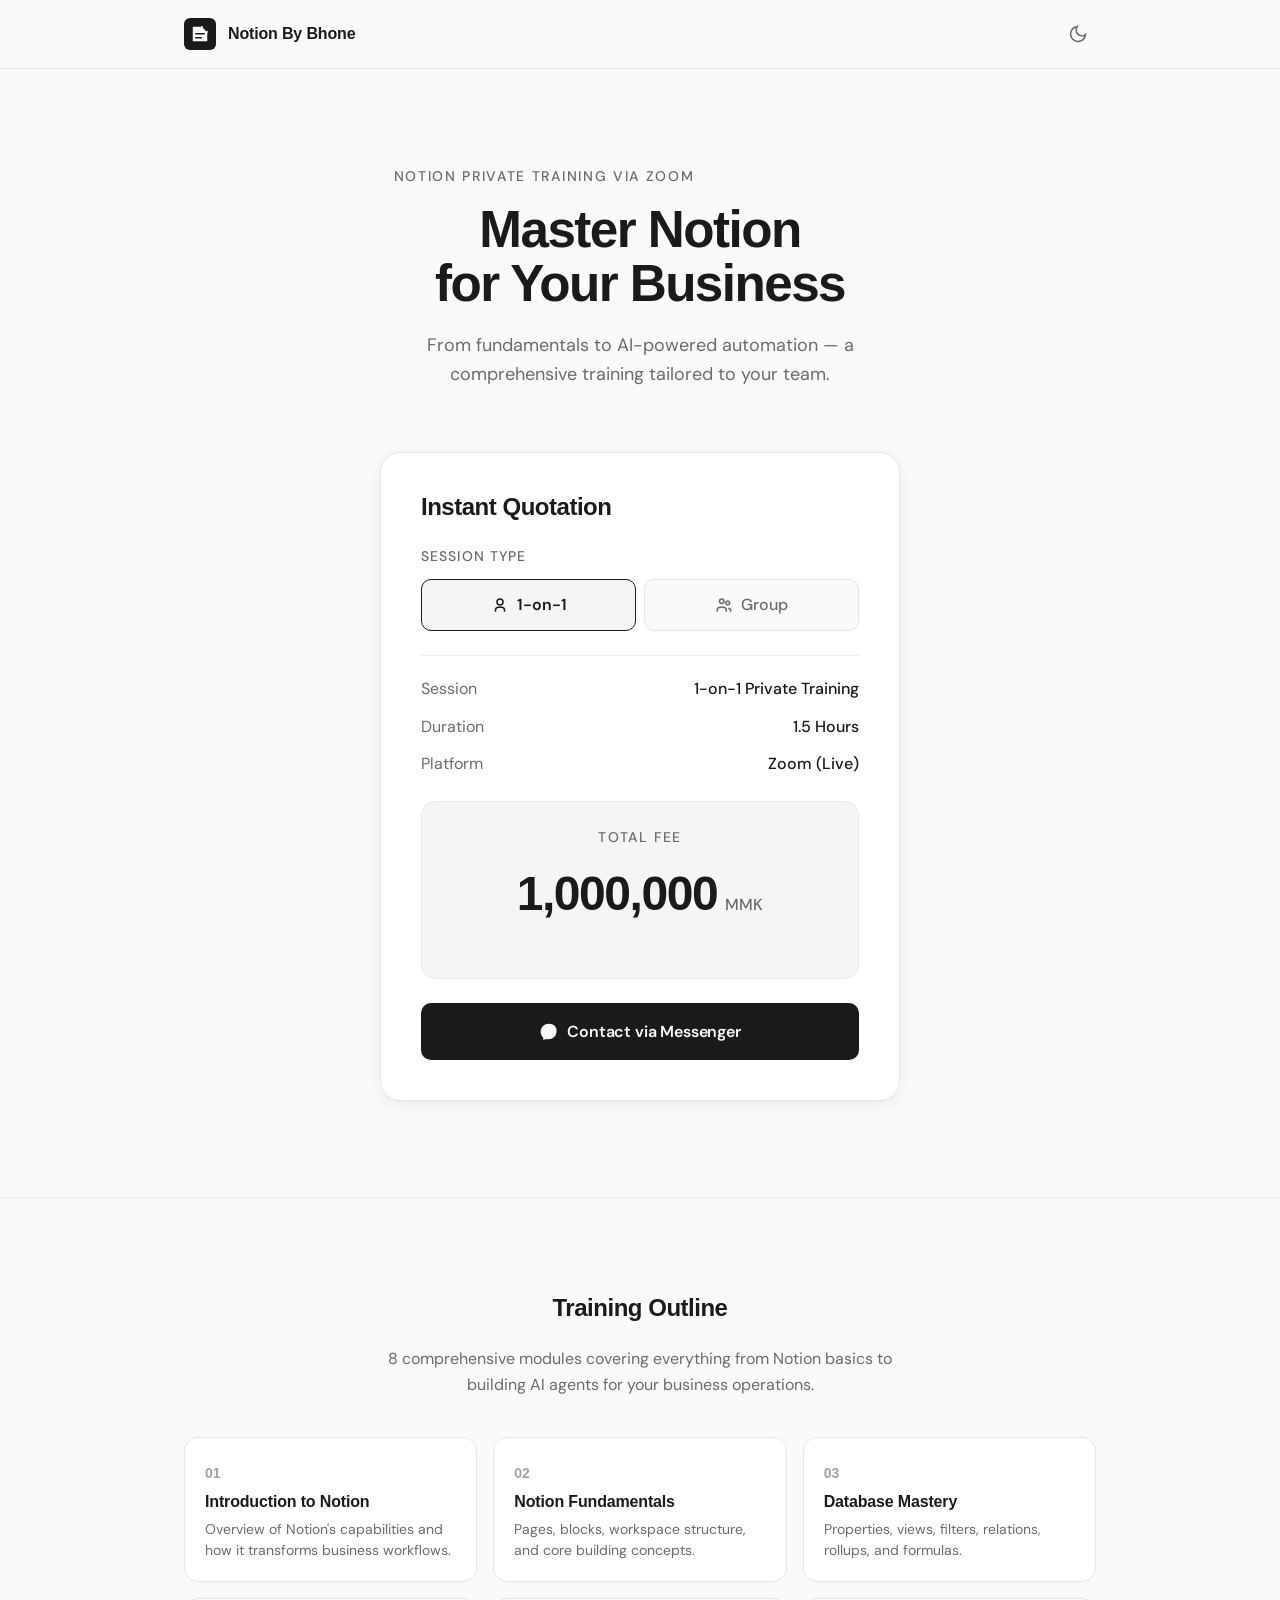
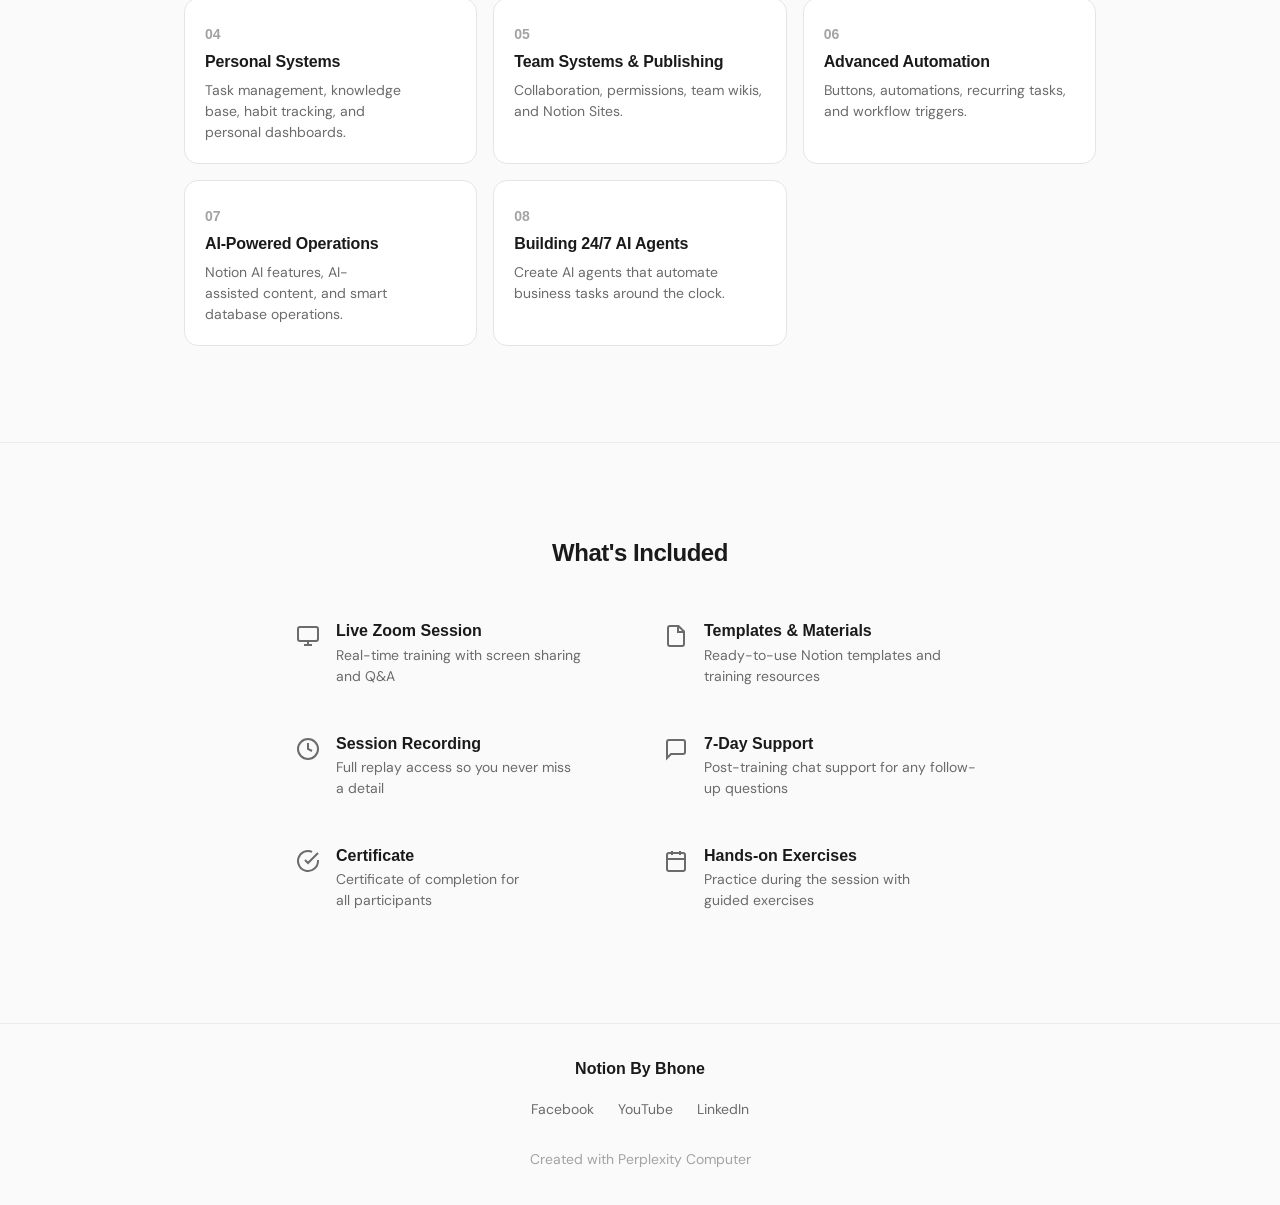
==== index.html @ a2f20100 "Initial commit: Notion Private Training quotation page" ====
<!DOCTYPE html>
<html lang="en">
<head>
<!--
   ______                            __
  / ____/___  ____ ___  ____  __  __/ /____  _____
 / /   / __ \/ __ `__ \/ __ \/ / / / __/ _ \/ ___/
/ /___/ /_/ / / / / / / /_/ / /_/ / /_/  __/ /
\____/\____/_/ /_/ /_/ .___/\__,_/\__/\___/_/
                    /_/
        Created with Perplexity Computer
        https://www.perplexity.ai/computer
-->
<meta name="generator" content="Perplexity Computer">
<meta name="author" content="Perplexity Computer">
<meta property="og:see_also" content="https://www.perplexity.ai/computer">
<link rel="author" href="https://www.perplexity.ai/computer">

<meta charset="UTF-8">
<meta name="viewport" content="width=device-width, initial-scale=1.0">
<title>Notion Private Training — Quotation | Notion By Bhone</title>
<meta name="description" content="Get an instant quotation for Notion Private Training via Zoom. 1-on-1 or group sessions covering Notion basics to advanced AI-powered automation.">

<!-- Fonts -->
<link href="https://api.fontshare.com/v2/css?f[]=general-sans@400,500,600,700&display=swap" rel="stylesheet">
<link rel="preconnect" href="https://fonts.googleapis.com">
<link rel="preconnect" href="https://fonts.gstatic.com" crossorigin>
<link href="https://fonts.googleapis.com/css2?family=DM+Sans:ital,opsz,wght@0,9..40,400;0,9..40,500;0,9..40,600;0,9..40,700&display=swap" rel="stylesheet">

<link rel="stylesheet" href="./base.css">
<link rel="stylesheet" href="./style.css">
</head>
<body>

  <!-- Header -->
  <header class="site-header">
    <div class="header-inner">
      <div class="brand">
        <svg class="logo" width="32" height="32" viewBox="0 0 32 32" fill="none" aria-label="Notion By Bhone logo">
          <rect width="32" height="32" rx="6" fill="currentColor"/>
          <path d="M8 8h10l6 6v10H8V8z" fill="var(--color-bg)" stroke="currentColor" stroke-width="1.5"/>
          <path d="M18 8v6h6" stroke="var(--color-bg)" stroke-width="1.5" fill="none"/>
          <rect x="11" y="15" width="10" height="1.5" rx="0.75" fill="currentColor"/>
          <rect x="11" y="19" width="7" height="1.5" rx="0.75" fill="currentColor"/>
        </svg>
        <span class="brand-name">Notion By Bhone</span>
      </div>
      <button data-theme-toggle aria-label="Switch to dark mode">
        <svg width="20" height="20" viewBox="0 0 24 24" fill="none" stroke="currentColor" stroke-width="2">
          <path d="M21 12.79A9 9 0 1 1 11.21 3 7 7 0 0 0 21 12.79z"/>
        </svg>
      </button>
    </div>
  </header>

  <main>
    <!-- Hero -->
    <section class="hero">
      <div class="container">
        <p class="hero-label">Notion Private Training via Zoom</p>
        <h1 class="hero-title">Master Notion<br>for Your Business</h1>
        <p class="hero-desc">From fundamentals to AI-powered automation — a comprehensive training tailored to your team.</p>
      </div>
    </section>

    <!-- Quotation Builder -->
    <section class="quote-builder" id="quote">
      <div class="container">
        <div class="quote-card">
          <h2 class="section-label">Instant Quotation</h2>

          <!-- Session Type -->
          <div class="field-group">
            <label class="field-label">Session Type</label>
            <div class="toggle-group" role="radiogroup" aria-label="Session type">
              <button class="toggle-btn active" role="radio" aria-checked="true" data-type="one-on-one">
                <span class="toggle-icon">
                  <svg width="18" height="18" viewBox="0 0 24 24" fill="none" stroke="currentColor" stroke-width="2"><circle cx="12" cy="8" r="4"/><path d="M6 21v-2a4 4 0 0 1 4-4h4a4 4 0 0 1 4 4v2"/></svg>
                </span>
                1-on-1
              </button>
              <button class="toggle-btn" role="radio" aria-checked="false" data-type="group">
                <span class="toggle-icon">
                  <svg width="18" height="18" viewBox="0 0 24 24" fill="none" stroke="currentColor" stroke-width="2"><circle cx="9" cy="7" r="3"/><path d="M3 21v-2a4 4 0 0 1 4-4h4a4 4 0 0 1 4 4v2"/><circle cx="17" cy="9" r="2.5"/><path d="M21 21v-1.5a3 3 0 0 0-3-3h-.5"/></svg>
                </span>
                Group
              </button>
            </div>
          </div>

          <!-- Group Size (hidden by default) -->
          <div class="field-group group-size-field" id="groupSizeField" style="display:none;">
            <label class="field-label" for="groupSize">Number of Participants</label>
            <div class="stepper">
              <button class="stepper-btn" id="decreaseBtn" aria-label="Decrease participants">
                <svg width="18" height="18" viewBox="0 0 24 24" fill="none" stroke="currentColor" stroke-width="2.5"><line x1="5" y1="12" x2="19" y2="12"/></svg>
              </button>
              <input type="number" id="groupSize" class="stepper-input" value="5" min="2" max="50" aria-label="Number of participants">
              <button class="stepper-btn" id="increaseBtn" aria-label="Increase participants">
                <svg width="18" height="18" viewBox="0 0 24 24" fill="none" stroke="currentColor" stroke-width="2.5"><line x1="12" y1="5" x2="12" y2="19"/><line x1="5" y1="12" x2="19" y2="12"/></svg>
              </button>
            </div>
            <p class="size-hint" id="sizeHint">5–10 participants</p>
          </div>

          <!-- Divider -->
          <div class="quote-divider"></div>

          <!-- Summary -->
          <div class="quote-summary">
            <div class="summary-row">
              <span class="summary-label">Session</span>
              <span class="summary-value" id="sessionLabel">1-on-1 Private Training</span>
            </div>
            <div class="summary-row">
              <span class="summary-label">Duration</span>
              <span class="summary-value" id="durationLabel">1.5 Hours</span>
            </div>
            <div class="summary-row">
              <span class="summary-label">Platform</span>
              <span class="summary-value">Zoom (Live)</span>
            </div>
            <div class="summary-row" id="participantsRow" style="display:none;">
              <span class="summary-label">Participants</span>
              <span class="summary-value" id="participantsLabel">5</span>
            </div>
          </div>

          <!-- Price -->
          <div class="price-block">
            <p class="price-label">Total Fee</p>
            <p class="price-amount" id="priceAmount">
              <span class="price-number" id="priceNumber">1,000,000</span>
              <span class="price-currency">MMK</span>
            </p>
            <p class="price-tier" id="priceTier"></p>
          </div>

          <!-- CTA -->
          <a href="https://m.me/NotionByBhone" target="_blank" rel="noopener noreferrer" class="cta-btn">
            <svg width="20" height="20" viewBox="0 0 24 24" fill="currentColor"><path d="M12 2C6.36 2 2 6.13 2 11.7c0 2.91 1.2 5.42 3.15 7.15V22l3.03-1.67c.86.24 1.78.37 2.82.37 5.64 0 10-3.93 10-9.3C22 6.13 17.64 2 12 2z"/><path d="M13.03 14.41l-2.55-2.73L5.7 14.5l5.25-5.58 2.61 2.73 4.72-3.08-5.25 5.84z" fill="var(--color-bg)"/></svg>
            Contact via Messenger
          </a>
        </div>
      </div>
    </section>

    <!-- Training Outline -->
    <section class="outline" id="outline">
      <div class="container">
        <h2 class="section-label">Training Outline</h2>
        <p class="outline-desc">8 comprehensive modules covering everything from Notion basics to building AI agents for your business operations.</p>

        <div class="modules-grid">
          <div class="module-card">
            <span class="module-num">01</span>
            <h3>Introduction to Notion</h3>
            <p>Overview of Notion's capabilities and how it transforms business workflows.</p>
          </div>
          <div class="module-card">
            <span class="module-num">02</span>
            <h3>Notion Fundamentals</h3>
            <p>Pages, blocks, workspace structure, and core building concepts.</p>
          </div>
          <div class="module-card">
            <span class="module-num">03</span>
            <h3>Database Mastery</h3>
            <p>Properties, views, filters, relations, rollups, and formulas.</p>
          </div>
          <div class="module-card">
            <span class="module-num">04</span>
            <h3>Personal Systems</h3>
            <p>Task management, knowledge base, habit tracking, and personal dashboards.</p>
          </div>
          <div class="module-card">
            <span class="module-num">05</span>
            <h3>Team Systems & Publishing</h3>
            <p>Collaboration, permissions, team wikis, and Notion Sites.</p>
          </div>
          <div class="module-card">
            <span class="module-num">06</span>
            <h3>Advanced Automation</h3>
            <p>Buttons, automations, recurring tasks, and workflow triggers.</p>
          </div>
          <div class="module-card">
            <span class="module-num">07</span>
            <h3>AI-Powered Operations</h3>
            <p>Notion AI features, AI-assisted content, and smart database operations.</p>
          </div>
          <div class="module-card">
            <span class="module-num">08</span>
            <h3>Building 24/7 AI Agents</h3>
            <p>Create AI agents that automate business tasks around the clock.</p>
          </div>
        </div>
      </div>
    </section>

    <!-- What's Included -->
    <section class="included" id="included">
      <div class="container">
        <h2 class="section-label">What's Included</h2>
        <div class="included-grid">
          <div class="included-item">
            <svg width="24" height="24" viewBox="0 0 24 24" fill="none" stroke="currentColor" stroke-width="2"><rect x="2" y="3" width="20" height="14" rx="2"/><line x1="8" y1="21" x2="16" y2="21"/><line x1="12" y1="17" x2="12" y2="21"/></svg>
            <div>
              <h3>Live Zoom Session</h3>
              <p>Real-time training with screen sharing and Q&A</p>
            </div>
          </div>
          <div class="included-item">
            <svg width="24" height="24" viewBox="0 0 24 24" fill="none" stroke="currentColor" stroke-width="2"><path d="M14.5 2H6a2 2 0 0 0-2 2v16a2 2 0 0 0 2 2h12a2 2 0 0 0 2-2V7.5L14.5 2z"/><polyline points="14 2 14 8 20 8"/></svg>
            <div>
              <h3>Templates & Materials</h3>
              <p>Ready-to-use Notion templates and training resources</p>
            </div>
          </div>
          <div class="included-item">
            <svg width="24" height="24" viewBox="0 0 24 24" fill="none" stroke="currentColor" stroke-width="2"><circle cx="12" cy="12" r="10"/><polyline points="12 6 12 12 16 14"/></svg>
            <div>
              <h3>Session Recording</h3>
              <p>Full replay access so you never miss a detail</p>
            </div>
          </div>
          <div class="included-item">
            <svg width="24" height="24" viewBox="0 0 24 24" fill="none" stroke="currentColor" stroke-width="2"><path d="M21 15a2 2 0 0 1-2 2H7l-4 4V5a2 2 0 0 1 2-2h14a2 2 0 0 1 2 2z"/></svg>
            <div>
              <h3>7-Day Support</h3>
              <p>Post-training chat support for any follow-up questions</p>
            </div>
          </div>
          <div class="included-item">
            <svg width="24" height="24" viewBox="0 0 24 24" fill="none" stroke="currentColor" stroke-width="2"><path d="M22 11.08V12a10 10 0 1 1-5.93-9.14"/><polyline points="22 4 12 14.01 9 11.01"/></svg>
            <div>
              <h3>Certificate</h3>
              <p>Certificate of completion for all participants</p>
            </div>
          </div>
          <div class="included-item">
            <svg width="24" height="24" viewBox="0 0 24 24" fill="none" stroke="currentColor" stroke-width="2"><rect x="3" y="4" width="18" height="18" rx="2" ry="2"/><line x1="16" y1="2" x2="16" y2="6"/><line x1="8" y1="2" x2="8" y2="6"/><line x1="3" y1="10" x2="21" y2="10"/></svg>
            <div>
              <h3>Hands-on Exercises</h3>
              <p>Practice during the session with guided exercises</p>
            </div>
          </div>
        </div>
      </div>
    </section>
  </main>

  <!-- Footer -->
  <footer class="site-footer">
    <div class="container">
      <div class="footer-inner">
        <p class="footer-brand">Notion By Bhone</p>
        <div class="footer-links">
          <a href="https://facebook.com/NotionByBhone" target="_blank" rel="noopener noreferrer">Facebook</a>
          <a href="https://www.youtube.com/@BhoneNyanSoe" target="_blank" rel="noopener noreferrer">YouTube</a>
          <a href="https://www.linkedin.com/in/bhone-nyan-soe-41076126a" target="_blank" rel="noopener noreferrer">LinkedIn</a>
        </div>
        <p class="footer-attr">
          <a href="https://www.perplexity.ai/computer" target="_blank" rel="noopener noreferrer">Created with Perplexity Computer</a>
        </p>
      </div>
    </div>
  </footer>

  <script src="./app.js"></script>
</body>
</html>
---- base.css ----
*, *::before, *::after { box-sizing: border-box; margin: 0; padding: 0; }

html {
  -moz-text-size-adjust: none;
  -webkit-text-size-adjust: none;
  text-size-adjust: none;
  -webkit-font-smoothing: antialiased;
  -moz-osx-font-smoothing: grayscale;
  text-rendering: optimizeLegibility;
  scroll-behavior: smooth;
  hanging-punctuation: first last;
  scroll-padding-top: 4rem;
}

body {
  min-height: 100dvh;
  line-height: 1.6;
  font-family: var(--font-body, sans-serif);
  font-size: var(--text-base);
  color: var(--color-text);
  background-color: var(--color-bg);
}

img, picture, video, canvas, svg { display: block; max-width: 100%; height: auto; }
ul[role="list"], ol[role="list"] { list-style: none; }
input, button, textarea, select { font: inherit; color: inherit; }

h1, h2, h3, h4, h5, h6 { text-wrap: balance; line-height: 1.15; }
p, li, figcaption { text-wrap: pretty; max-width: 72ch; }

::selection {
  background: oklch(from var(--color-text) l c h / 0.15);
  color: var(--color-text);
}

:focus-visible {
  outline: 2px solid var(--color-text);
  outline-offset: 3px;
  border-radius: 0.375rem;
}

@media (prefers-reduced-motion: reduce) {
  *, *::before, *::after {
    animation-duration: 0.01ms !important;
    animation-iteration-count: 1 !important;
    transition-duration: 0.01ms !important;
    scroll-behavior: auto !important;
  }
}

button { cursor: pointer; background: none; border: none; }

a, button, [role="button"], [role="link"], input, textarea, select {
  transition: color 180ms cubic-bezier(0.16, 1, 0.3, 1),
              background 180ms cubic-bezier(0.16, 1, 0.3, 1),
              border-color 180ms cubic-bezier(0.16, 1, 0.3, 1),
              box-shadow 180ms cubic-bezier(0.16, 1, 0.3, 1),
              transform 180ms cubic-bezier(0.16, 1, 0.3, 1);
}

.sr-only {
  position: absolute; width: 1px; height: 1px; padding: 0; margin: -1px;
  overflow: hidden; clip: rect(0, 0, 0, 0); white-space: nowrap; border-width: 0;
}
---- style.css ----
/* ═══════════════════════════════════════════
   Design Tokens — Monochrome brand (Notion By Bhone)
   ═══════════════════════════════════════════ */

:root {
  /* Type scale */
  --text-xs:   clamp(0.75rem,  0.7rem  + 0.25vw, 0.875rem);
  --text-sm:   clamp(0.875rem, 0.8rem  + 0.35vw, 1rem);
  --text-base: clamp(1rem,     0.95rem + 0.25vw, 1.125rem);
  --text-lg:   clamp(1.125rem, 1rem    + 0.75vw, 1.5rem);
  --text-xl:   clamp(1.5rem,   1.2rem  + 1.25vw, 2.25rem);
  --text-2xl:  clamp(2rem,     1.2rem  + 2.5vw,  3.5rem);

  /* Spacing (4px system) */
  --space-1:  0.25rem;
  --space-2:  0.5rem;
  --space-3:  0.75rem;
  --space-4:  1rem;
  --space-5:  1.25rem;
  --space-6:  1.5rem;
  --space-8:  2rem;
  --space-10: 2.5rem;
  --space-12: 3rem;
  --space-16: 4rem;
  --space-20: 5rem;
  --space-24: 6rem;

  /* Fonts */
  --font-display: 'General Sans', 'Helvetica Neue', sans-serif;
  --font-body: 'DM Sans', 'Helvetica Neue', sans-serif;

  /* Radius */
  --radius-sm: 0.375rem;
  --radius-md: 0.625rem;
  --radius-lg: 0.875rem;
  --radius-xl: 1.25rem;
  --radius-full: 9999px;

  /* Transition */
  --ease: cubic-bezier(0.16, 1, 0.3, 1);

  /* Content widths */
  --content-narrow: 640px;
  --content-default: 960px;
}

/* ── Light Mode ────────────────────────────── */
:root, [data-theme="light"] {
  --color-bg:       #FAFAFA;
  --color-surface:  #FFFFFF;
  --color-surface-2: #F5F5F5;
  --color-border:   #E5E5E5;
  --color-divider:  #EBEBEB;
  --color-text:     #1A1A1A;
  --color-text-muted: #6B6B6B;
  --color-text-faint: #A3A3A3;
  --color-accent:   #1A1A1A;
  --color-accent-hover: #333333;

  --shadow-sm: 0 1px 2px rgba(0,0,0,0.04);
  --shadow-md: 0 4px 16px rgba(0,0,0,0.06);
  --shadow-lg: 0 12px 40px rgba(0,0,0,0.08);
}

/* ── Dark Mode ─────────────────────────────── */
[data-theme="dark"] {
  --color-bg:       #111111;
  --color-surface:  #1A1A1A;
  --color-surface-2: #222222;
  --color-border:   #333333;
  --color-divider:  #2A2A2A;
  --color-text:     #E5E5E5;
  --color-text-muted: #999999;
  --color-text-faint: #666666;
  --color-accent:   #FFFFFF;
  --color-accent-hover: #CCCCCC;

  --shadow-sm: 0 1px 2px rgba(0,0,0,0.2);
  --shadow-md: 0 4px 16px rgba(0,0,0,0.3);
  --shadow-lg: 0 12px 40px rgba(0,0,0,0.4);
}

@media (prefers-color-scheme: dark) {
  :root:not([data-theme]) {
    --color-bg:       #111111;
    --color-surface:  #1A1A1A;
    --color-surface-2: #222222;
    --color-border:   #333333;
    --color-divider:  #2A2A2A;
    --color-text:     #E5E5E5;
    --color-text-muted: #999999;
    --color-text-faint: #666666;
    --color-accent:   #FFFFFF;
    --color-accent-hover: #CCCCCC;
    --shadow-sm: 0 1px 2px rgba(0,0,0,0.2);
    --shadow-md: 0 4px 16px rgba(0,0,0,0.3);
    --shadow-lg: 0 12px 40px rgba(0,0,0,0.4);
  }
}

/* ═══════════════════════════════════════════
   Layout
   ═══════════════════════════════════════════ */

.container {
  width: 100%;
  max-width: var(--content-default);
  margin: 0 auto;
  padding-inline: var(--space-6);
}

/* ═══════════════════════════════════════════
   Header
   ═══════════════════════════════════════════ */

.site-header {
  position: sticky;
  top: 0;
  z-index: 100;
  background: var(--color-bg);
  border-bottom: 1px solid var(--color-border);
  backdrop-filter: blur(12px);
}

.header-inner {
  max-width: var(--content-default);
  margin: 0 auto;
  padding: var(--space-4) var(--space-6);
  display: flex;
  align-items: center;
  justify-content: space-between;
}

.brand {
  display: flex;
  align-items: center;
  gap: var(--space-3);
}

.logo {
  color: var(--color-text);
  flex-shrink: 0;
}

.brand-name {
  font-family: var(--font-display);
  font-weight: 600;
  font-size: var(--text-sm);
  letter-spacing: -0.01em;
}

[data-theme-toggle] {
  padding: var(--space-2);
  border-radius: var(--radius-sm);
  color: var(--color-text-muted);
}
[data-theme-toggle]:hover {
  color: var(--color-text);
  background: var(--color-surface-2);
}

/* ═══════════════════════════════════════════
   Hero
   ═══════════════════════════════════════════ */

.hero {
  padding: clamp(var(--space-12), 8vw, var(--space-24)) 0 clamp(var(--space-8), 5vw, var(--space-16));
  text-align: center;
}

.hero-label {
  font-family: var(--font-body);
  font-size: var(--text-xs);
  font-weight: 500;
  text-transform: uppercase;
  letter-spacing: 0.12em;
  color: var(--color-text-muted);
  margin-bottom: var(--space-4);
}

.hero-title {
  font-family: var(--font-display);
  font-size: var(--text-2xl);
  font-weight: 700;
  letter-spacing: -0.03em;
  line-height: 1.05;
  margin-bottom: var(--space-5);
}

.hero-desc {
  font-size: var(--text-base);
  color: var(--color-text-muted);
  max-width: 480px;
  margin: 0 auto;
  line-height: 1.6;
}

/* ═══════════════════════════════════════════
   Quote Builder Card
   ═══════════════════════════════════════════ */

.quote-builder {
  padding-bottom: clamp(var(--space-12), 8vw, var(--space-24));
}

.quote-card {
  background: var(--color-surface);
  border: 1px solid var(--color-border);
  border-radius: var(--radius-xl);
  padding: clamp(var(--space-6), 4vw, var(--space-10));
  max-width: 520px;
  margin: 0 auto;
  box-shadow: var(--shadow-md);
}

.section-label {
  font-family: var(--font-display);
  font-size: var(--text-lg);
  font-weight: 600;
  letter-spacing: -0.02em;
  margin-bottom: var(--space-6);
}

/* Field Group */
.field-group {
  margin-bottom: var(--space-6);
}

.field-label {
  display: block;
  font-size: var(--text-xs);
  font-weight: 500;
  text-transform: uppercase;
  letter-spacing: 0.08em;
  color: var(--color-text-muted);
  margin-bottom: var(--space-3);
}

/* Toggle Buttons */
.toggle-group {
  display: grid;
  grid-template-columns: 1fr 1fr;
  gap: var(--space-2);
}

.toggle-btn {
  display: flex;
  align-items: center;
  justify-content: center;
  gap: var(--space-2);
  padding: var(--space-3) var(--space-4);
  border: 1.5px solid var(--color-border);
  border-radius: var(--radius-md);
  font-family: var(--font-body);
  font-size: var(--text-sm);
  font-weight: 500;
  color: var(--color-text-muted);
  background: var(--color-bg);
}

.toggle-btn:hover {
  border-color: var(--color-text-faint);
  color: var(--color-text);
}

.toggle-btn.active {
  border-color: var(--color-accent);
  color: var(--color-text);
  background: var(--color-surface-2);
  font-weight: 600;
}

.toggle-icon {
  display: flex;
  align-items: center;
}

/* Stepper */
.stepper {
  display: flex;
  align-items: center;
  gap: var(--space-2);
}

.stepper-btn {
  display: flex;
  align-items: center;
  justify-content: center;
  width: 44px;
  height: 44px;
  border: 1.5px solid var(--color-border);
  border-radius: var(--radius-md);
  color: var(--color-text-muted);
  background: var(--color-bg);
  flex-shrink: 0;
}
.stepper-btn:hover {
  border-color: var(--color-text-faint);
  color: var(--color-text);
  background: var(--color-surface-2);
}

.stepper-input {
  width: 100%;
  text-align: center;
  font-family: var(--font-display);
  font-size: var(--text-xl);
  font-weight: 700;
  border: none;
  background: transparent;
  -moz-appearance: textfield;
  appearance: textfield;
}
.stepper-input::-webkit-outer-spin-button,
.stepper-input::-webkit-inner-spin-button {
  -webkit-appearance: none;
  margin: 0;
}

.size-hint {
  font-size: var(--text-xs);
  color: var(--color-text-faint);
  text-align: center;
  margin-top: var(--space-2);
}

/* Group size field animation */
.group-size-field {
  overflow: hidden;
  transition: max-height 350ms var(--ease), opacity 250ms var(--ease), margin 250ms var(--ease);
}

.group-size-field.visible {
  display: block !important;
  max-height: 150px;
  opacity: 1;
}

.group-size-field.hidden {
  max-height: 0;
  opacity: 0;
  margin-bottom: 0;
}

/* Divider */
.quote-divider {
  height: 1px;
  background: var(--color-divider);
  margin: var(--space-5) 0;
}

/* Summary */
.quote-summary {
  display: flex;
  flex-direction: column;
  gap: var(--space-3);
  margin-bottom: var(--space-6);
}

.summary-row {
  display: flex;
  justify-content: space-between;
  align-items: center;
}

.summary-label {
  font-size: var(--text-sm);
  color: var(--color-text-muted);
}

.summary-value {
  font-size: var(--text-sm);
  font-weight: 500;
  text-align: right;
}

/* Price */
.price-block {
  text-align: center;
  padding: var(--space-6) 0;
  border: 1px solid var(--color-divider);
  border-radius: var(--radius-lg);
  background: var(--color-surface-2);
  margin-bottom: var(--space-6);
}

.price-label {
  font-size: var(--text-xs);
  font-weight: 500;
  text-transform: uppercase;
  letter-spacing: 0.1em;
  color: var(--color-text-muted);
  margin-bottom: var(--space-2);
}

.price-amount {
  display: flex;
  align-items: baseline;
  justify-content: center;
  gap: var(--space-2);
}

.price-number {
  font-family: var(--font-display);
  font-size: clamp(2rem, 1.5rem + 2vw, 3rem);
  font-weight: 700;
  letter-spacing: -0.03em;
  font-variant-numeric: tabular-nums;
}

.price-currency {
  font-size: var(--text-sm);
  font-weight: 500;
  color: var(--color-text-muted);
}

.price-tier {
  font-size: var(--text-xs);
  color: var(--color-text-faint);
  margin-top: var(--space-1);
  min-height: 1.2em;
}

/* CTA Button */
.cta-btn {
  display: flex;
  align-items: center;
  justify-content: center;
  gap: var(--space-2);
  width: 100%;
  padding: var(--space-4);
  background: var(--color-accent);
  color: var(--color-bg);
  border-radius: var(--radius-md);
  font-family: var(--font-body);
  font-size: var(--text-sm);
  font-weight: 600;
  text-decoration: none;
  letter-spacing: -0.01em;
}

.cta-btn svg {
  display: inline;
  flex-shrink: 0;
}

.cta-btn:hover {
  background: var(--color-accent-hover);
  transform: translateY(-1px);
  box-shadow: var(--shadow-md);
}

/* ═══════════════════════════════════════════
   Training Outline
   ═══════════════════════════════════════════ */

.outline {
  padding: clamp(var(--space-12), 8vw, var(--space-24)) 0;
  border-top: 1px solid var(--color-divider);
}

.outline .section-label {
  text-align: center;
}

.outline-desc {
  text-align: center;
  color: var(--color-text-muted);
  font-size: var(--text-sm);
  max-width: 520px;
  margin: 0 auto var(--space-10);
}

.modules-grid {
  display: grid;
  grid-template-columns: repeat(auto-fit, minmax(240px, 1fr));
  gap: var(--space-4);
}

.module-card {
  padding: var(--space-5);
  border: 1px solid var(--color-border);
  border-radius: var(--radius-lg);
  background: var(--color-surface);
  transition: border-color 180ms var(--ease), box-shadow 180ms var(--ease);
}

.module-card:hover {
  border-color: var(--color-text-faint);
  box-shadow: var(--shadow-sm);
}

.module-num {
  display: inline-block;
  font-family: var(--font-display);
  font-size: var(--text-xs);
  font-weight: 600;
  color: var(--color-text-faint);
  margin-bottom: var(--space-2);
}

.module-card h3 {
  font-family: var(--font-display);
  font-size: var(--text-sm);
  font-weight: 600;
  margin-bottom: var(--space-2);
  letter-spacing: -0.01em;
}

.module-card p {
  font-size: var(--text-xs);
  color: var(--color-text-muted);
  line-height: 1.5;
}

/* ═══════════════════════════════════════════
   What's Included
   ═══════════════════════════════════════════ */

.included {
  padding: clamp(var(--space-12), 8vw, var(--space-24)) 0;
  border-top: 1px solid var(--color-divider);
}

.included .section-label {
  text-align: center;
  margin-bottom: var(--space-10);
}

.included-grid {
  display: grid;
  grid-template-columns: repeat(auto-fit, minmax(260px, 1fr));
  gap: var(--space-4);
  max-width: 720px;
  margin: 0 auto;
}

.included-item {
  display: flex;
  gap: var(--space-4);
  align-items: flex-start;
  padding: var(--space-4);
}

.included-item svg {
  flex-shrink: 0;
  color: var(--color-text-muted);
  margin-top: 2px;
}

.included-item h3 {
  font-family: var(--font-display);
  font-size: var(--text-sm);
  font-weight: 600;
  margin-bottom: var(--space-1);
}

.included-item p {
  font-size: var(--text-xs);
  color: var(--color-text-muted);
  line-height: 1.5;
}

/* ═══════════════════════════════════════════
   Footer
   ═══════════════════════════════════════════ */

.site-footer {
  border-top: 1px solid var(--color-divider);
  padding: var(--space-8) 0;
}

.footer-inner {
  display: flex;
  flex-direction: column;
  align-items: center;
  gap: var(--space-4);
  text-align: center;
}

.footer-brand {
  font-family: var(--font-display);
  font-weight: 600;
  font-size: var(--text-sm);
}

.footer-links {
  display: flex;
  gap: var(--space-6);
}

.footer-links a {
  font-size: var(--text-xs);
  color: var(--color-text-muted);
  text-decoration: none;
}
.footer-links a:hover {
  color: var(--color-text);
}

.footer-attr {
  margin-top: var(--space-2);
}

.footer-attr a {
  font-size: var(--text-xs);
  color: var(--color-text-faint);
  text-decoration: none;
}
.footer-attr a:hover {
  color: var(--color-text-muted);
}

/* ═══════════════════════════════════════════
   Mobile
   ═══════════════════════════════════════════ */

@media (max-width: 600px) {
  .hero-title {
    font-size: clamp(1.75rem, 1rem + 4vw, 2.5rem);
  }

  .modules-grid {
    grid-template-columns: 1fr;
  }

  .included-grid {
    grid-template-columns: 1fr;
  }
}
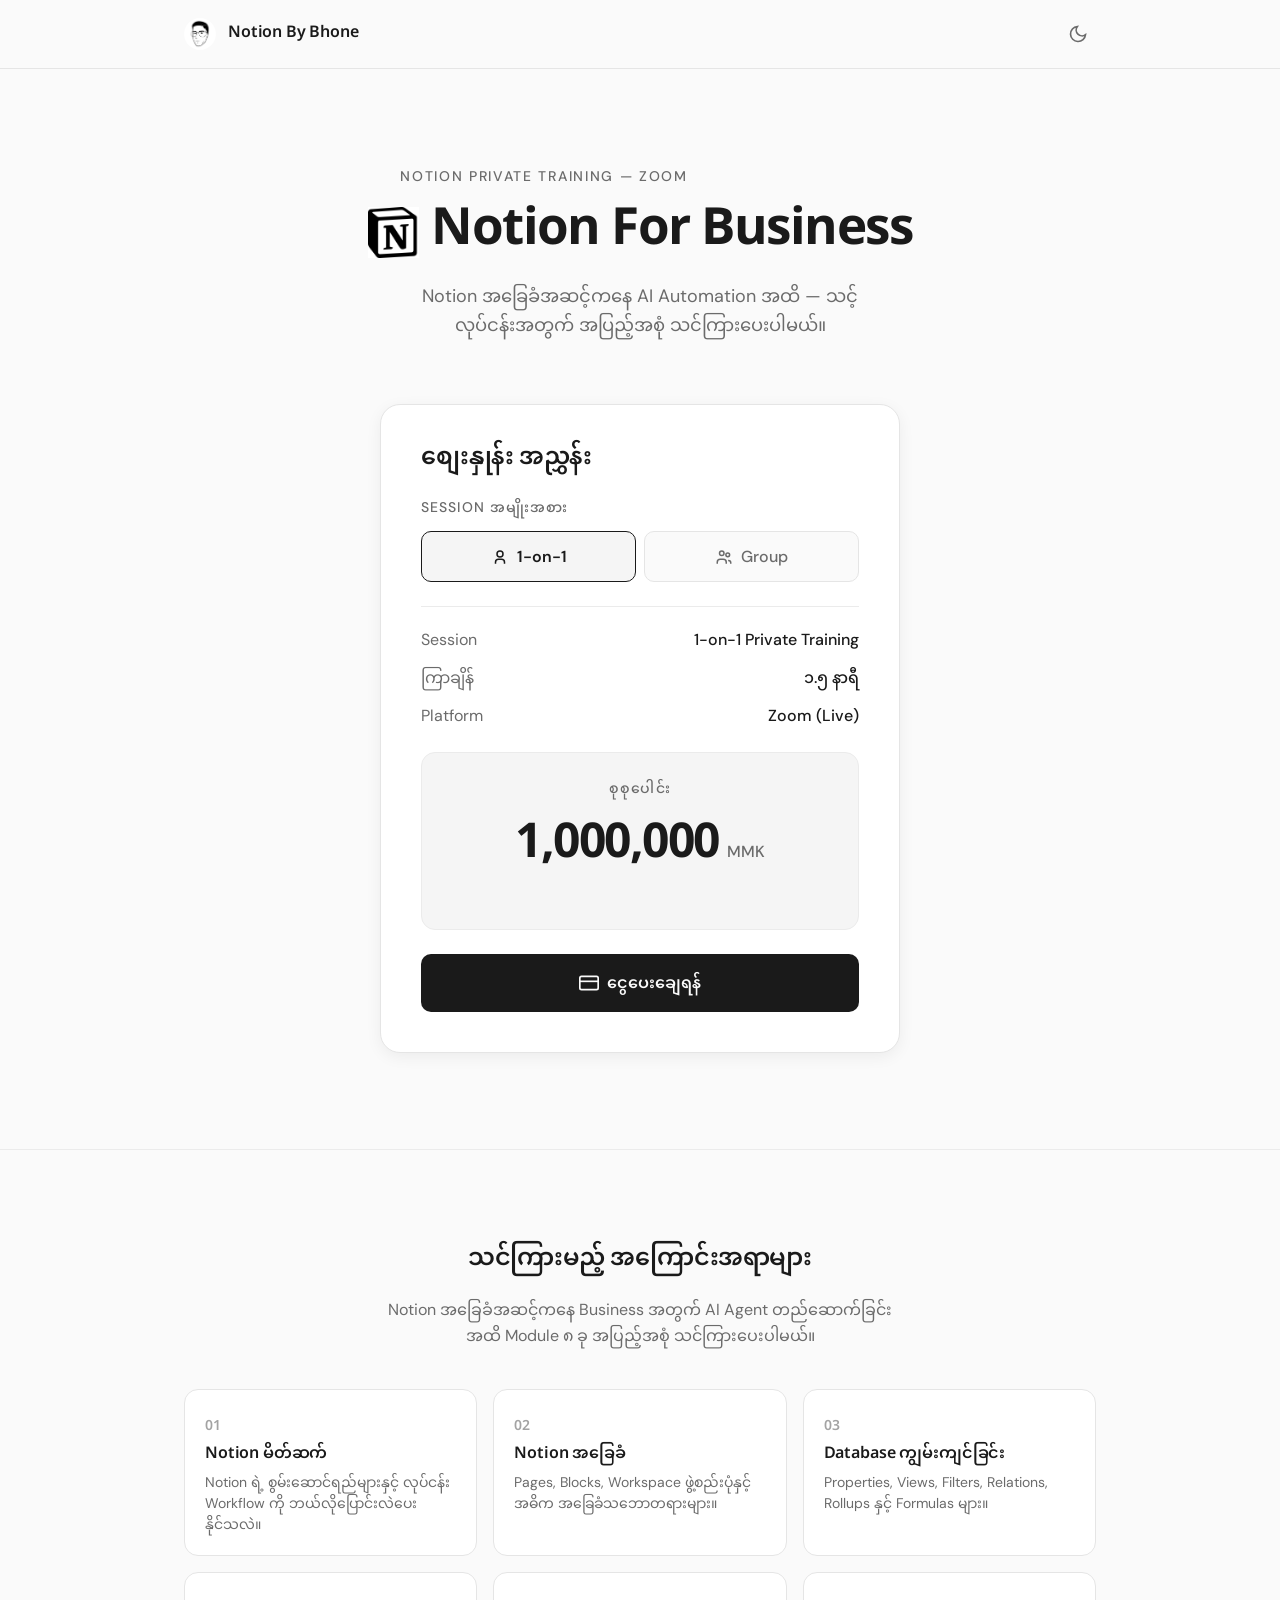
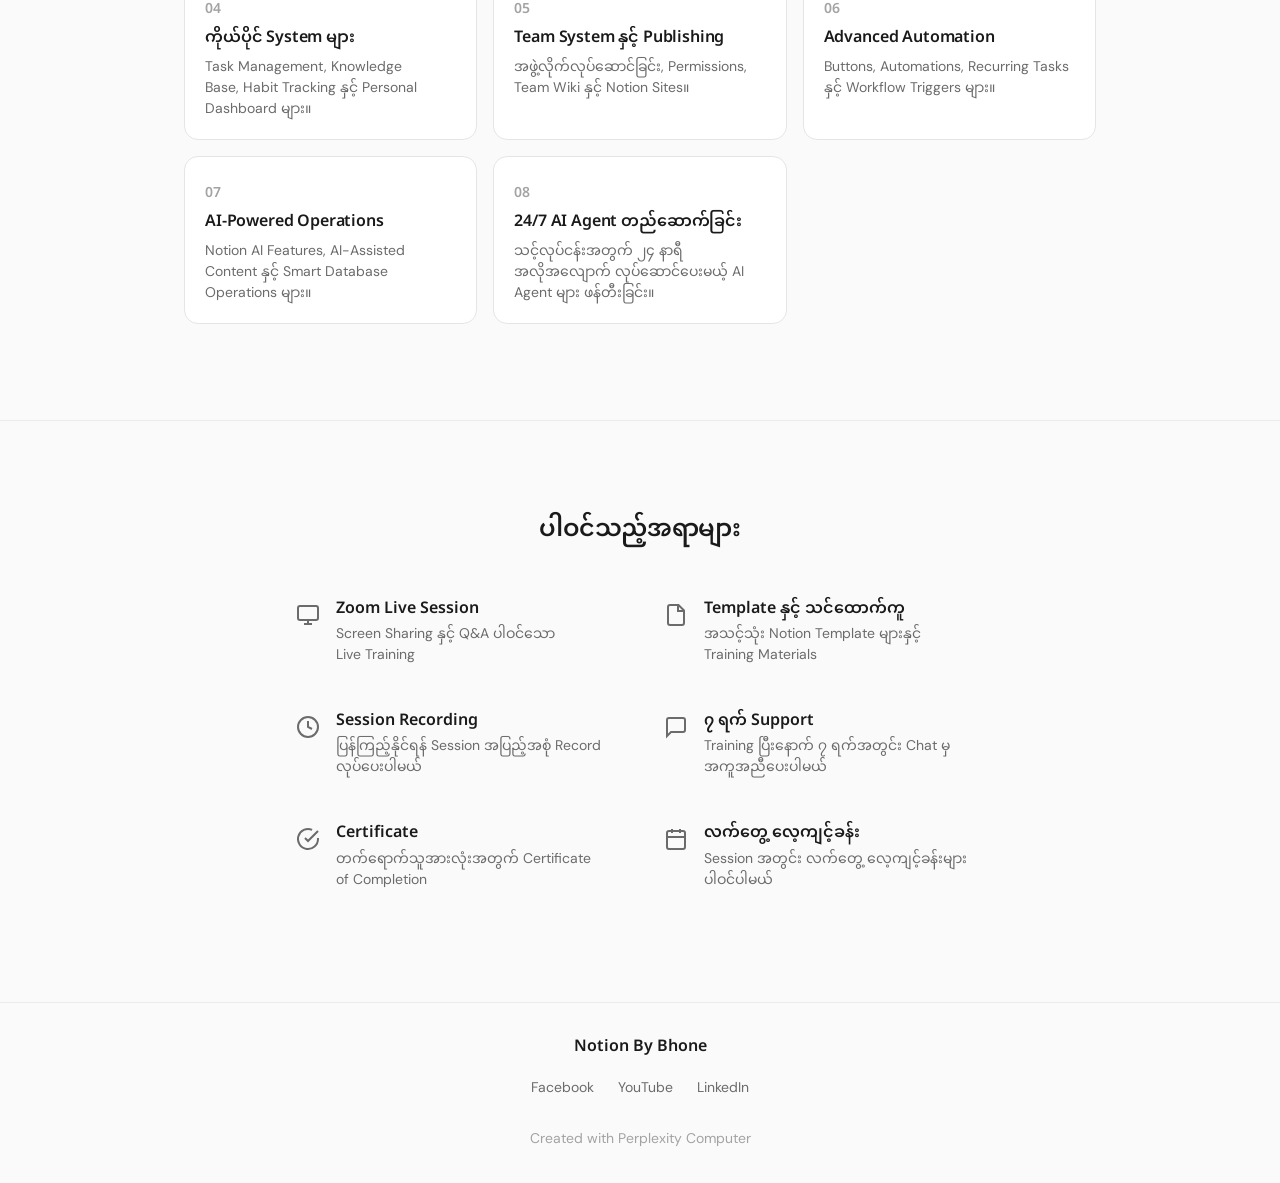
==== commit 89a2b503: "Restructure: Myanmar version as root (single version) - Removed English version and mm/ subfolder - " ====
--- a/index.html
+++ b/index.html
@@ -1,5 +1,5 @@
 <!DOCTYPE html>
-<html lang="en">
+<html lang="my">
 <head>
 <!--
    ______                            __
@@ -18,14 +18,14 @@
 
 <meta charset="UTF-8">
 <meta name="viewport" content="width=device-width, initial-scale=1.0">
-<title>Notion Private Training — Quotation | Notion By Bhone</title>
-<meta name="description" content="Get an instant quotation for Notion Private Training via Zoom. 1-on-1 or group sessions covering Notion basics to advanced AI-powered automation.">
+<title>Notion Private Training — စျေးနှုန်းအညွှန်း | Notion By Bhone</title>
+<meta name="description" content="Notion Private Training (Zoom) အတွက် စျေးနှုန်းကို ချက်ချင်းကြည့်ရှုပါ။ 1-on-1 သို့မဟုတ် Group session များဖြင့် Notion အခြေခံမှ AI Automation အထိ သင်ကြားပေးပါသည်။">
 
 <!-- Fonts -->
 <link href="https://api.fontshare.com/v2/css?f[]=general-sans@400,500,600,700&display=swap" rel="stylesheet">
 <link rel="preconnect" href="https://fonts.googleapis.com">
 <link rel="preconnect" href="https://fonts.gstatic.com" crossorigin>
-<link href="https://fonts.googleapis.com/css2?family=DM+Sans:ital,opsz,wght@0,9..40,400;0,9..40,500;0,9..40,600;0,9..40,700&display=swap" rel="stylesheet">
+<link href="https://fonts.googleapis.com/css2?family=DM+Sans:ital,opsz,wght@0,9..40,400;0,9..40,500;0,9..40,600;0,9..40,700&family=Noto+Sans+Myanmar:wght@400;500;600;700&display=swap" rel="stylesheet">
 
 <link rel="stylesheet" href="./base.css">
 <link rel="stylesheet" href="./style.css">
@@ -36,13 +36,7 @@
   <header class="site-header">
     <div class="header-inner">
       <div class="brand">
-        <svg class="logo" width="32" height="32" viewBox="0 0 32 32" fill="none" aria-label="Notion By Bhone logo">
-          <rect width="32" height="32" rx="6" fill="currentColor"/>
-          <path d="M8 8h10l6 6v10H8V8z" fill="var(--color-bg)" stroke="currentColor" stroke-width="1.5"/>
-          <path d="M18 8v6h6" stroke="var(--color-bg)" stroke-width="1.5" fill="none"/>
-          <rect x="11" y="15" width="10" height="1.5" rx="0.75" fill="currentColor"/>
-          <rect x="11" y="19" width="7" height="1.5" rx="0.75" fill="currentColor"/>
-        </svg>
+        <img class="logo-img" src="./nbb-profile.jpg" alt="Notion By Bhone" width="32" height="32">
         <span class="brand-name">Notion By Bhone</span>
       </div>
       <button data-theme-toggle aria-label="Switch to dark mode">
@@ -57,9 +51,9 @@
     <!-- Hero -->
     <section class="hero">
       <div class="container">
-        <p class="hero-label">Notion Private Training via Zoom</p>
-        <h1 class="hero-title">Master Notion<br>for Your Business</h1>
-        <p class="hero-desc">From fundamentals to AI-powered automation — a comprehensive training tailored to your team.</p>
+        <p class="hero-label">Notion Private Training — Zoom</p>
+        <h1 class="hero-title"><img class="hero-notion-logo" src="./notion-logo.jpg" alt="Notion" width="48" height="48"> Notion For Business</h1>
+        <p class="hero-desc">Notion အခြေခံအဆင့်ကနေ AI Automation အထိ — သင့်လုပ်ငန်းအတွက် အပြည့်အစုံ သင်ကြားပေးပါမယ်။</p>
       </div>
     </section>
 
@@ -67,11 +61,11 @@
     <section class="quote-builder" id="quote">
       <div class="container">
         <div class="quote-card">
-          <h2 class="section-label">Instant Quotation</h2>
+          <h2 class="section-label">စျေးနှုန်း အညွှန်း</h2>
 
           <!-- Session Type -->
           <div class="field-group">
-            <label class="field-label">Session Type</label>
+            <label class="field-label">Session အမျိုးအစား</label>
             <div class="toggle-group" role="radiogroup" aria-label="Session type">
               <button class="toggle-btn active" role="radio" aria-checked="true" data-type="one-on-one">
                 <span class="toggle-icon">
@@ -90,17 +84,17 @@
 
           <!-- Group Size (hidden by default) -->
           <div class="field-group group-size-field" id="groupSizeField" style="display:none;">
-            <label class="field-label" for="groupSize">Number of Participants</label>
+            <label class="field-label" for="groupSize">တက်ရောက်မည့်သူ အရေအတွက်</label>
             <div class="stepper">
-              <button class="stepper-btn" id="decreaseBtn" aria-label="Decrease participants">
+              <button class="stepper-btn" id="decreaseBtn" aria-label="လျှော့ရန်">
                 <svg width="18" height="18" viewBox="0 0 24 24" fill="none" stroke="currentColor" stroke-width="2.5"><line x1="5" y1="12" x2="19" y2="12"/></svg>
               </button>
-              <input type="number" id="groupSize" class="stepper-input" value="5" min="2" max="50" aria-label="Number of participants">
-              <button class="stepper-btn" id="increaseBtn" aria-label="Increase participants">
+              <input type="number" id="groupSize" class="stepper-input" value="5" min="2" max="50" aria-label="တက်ရောက်မည့်သူ အရေအတွက်">
+              <button class="stepper-btn" id="increaseBtn" aria-label="တိုးရန်">
                 <svg width="18" height="18" viewBox="0 0 24 24" fill="none" stroke="currentColor" stroke-width="2.5"><line x1="12" y1="5" x2="12" y2="19"/><line x1="5" y1="12" x2="19" y2="12"/></svg>
               </button>
             </div>
-            <p class="size-hint" id="sizeHint">5–10 participants</p>
+            <p class="size-hint" id="sizeHint">၅–၁၀ ဦး</p>
           </div>
 
           <!-- Divider -->
@@ -113,22 +107,22 @@
               <span class="summary-value" id="sessionLabel">1-on-1 Private Training</span>
             </div>
             <div class="summary-row">
-              <span class="summary-label">Duration</span>
-              <span class="summary-value" id="durationLabel">1.5 Hours</span>
+              <span class="summary-label">ကြာချိန်</span>
+              <span class="summary-value" id="durationLabel">၁.၅ နာရီ</span>
             </div>
             <div class="summary-row">
               <span class="summary-label">Platform</span>
               <span class="summary-value">Zoom (Live)</span>
             </div>
             <div class="summary-row" id="participantsRow" style="display:none;">
-              <span class="summary-label">Participants</span>
+              <span class="summary-label">တက်ရောက်သူ</span>
               <span class="summary-value" id="participantsLabel">5</span>
             </div>
           </div>
 
           <!-- Price -->
           <div class="price-block">
-            <p class="price-label">Total Fee</p>
+            <p class="price-label">စုစုပေါင်း</p>
             <p class="price-amount" id="priceAmount">
               <span class="price-number" id="priceNumber">1,000,000</span>
               <span class="price-currency">MMK</span>
@@ -137,9 +131,9 @@
           </div>
 
           <!-- CTA -->
-          <a href="https://m.me/NotionByBhone" target="_blank" rel="noopener noreferrer" class="cta-btn">
-            <svg width="20" height="20" viewBox="0 0 24 24" fill="currentColor"><path d="M12 2C6.36 2 2 6.13 2 11.7c0 2.91 1.2 5.42 3.15 7.15V22l3.03-1.67c.86.24 1.78.37 2.82.37 5.64 0 10-3.93 10-9.3C22 6.13 17.64 2 12 2z"/><path d="M13.03 14.41l-2.55-2.73L5.7 14.5l5.25-5.58 2.61 2.73 4.72-3.08-5.25 5.84z" fill="var(--color-bg)"/></svg>
-            Contact via Messenger
+          <a href="./payment.html" class="cta-btn">
+            <svg width="20" height="20" viewBox="0 0 24 24" fill="none" stroke="currentColor" stroke-width="2"><rect x="1" y="4" width="22" height="16" rx="2" ry="2"/><line x1="1" y1="10" x2="23" y2="10"/></svg>
+            ငွေပေးချေရန်
           </a>
         </div>
       </div>
@@ -148,49 +142,49 @@
     <!-- Training Outline -->
     <section class="outline" id="outline">
       <div class="container">
-        <h2 class="section-label">Training Outline</h2>
-        <p class="outline-desc">8 comprehensive modules covering everything from Notion basics to building AI agents for your business operations.</p>
+        <h2 class="section-label">သင်ကြားမည့် အကြောင်းအရာများ</h2>
+        <p class="outline-desc">Notion အခြေခံအဆင့်ကနေ Business အတွက် AI Agent တည်ဆောက်ခြင်းအထိ Module ၈ ခု အပြည့်အစုံ သင်ကြားပေးပါမယ်။</p>
 
         <div class="modules-grid">
           <div class="module-card">
             <span class="module-num">01</span>
-            <h3>Introduction to Notion</h3>
-            <p>Overview of Notion's capabilities and how it transforms business workflows.</p>
+            <h3>Notion မိတ်ဆက်</h3>
+            <p>Notion ရဲ့ စွမ်းဆောင်ရည်များနှင့် လုပ်ငန်း Workflow ကို ဘယ်လိုပြောင်းလဲပေးနိုင်သလဲ။</p>
           </div>
           <div class="module-card">
             <span class="module-num">02</span>
-            <h3>Notion Fundamentals</h3>
-            <p>Pages, blocks, workspace structure, and core building concepts.</p>
+            <h3>Notion အခြေခံ</h3>
+            <p>Pages, Blocks, Workspace ဖွဲ့စည်းပုံနှင့် အဓိက အခြေခံသဘောတရားများ။</p>
           </div>
           <div class="module-card">
             <span class="module-num">03</span>
-            <h3>Database Mastery</h3>
-            <p>Properties, views, filters, relations, rollups, and formulas.</p>
+            <h3>Database ကျွမ်းကျင်ခြင်း</h3>
+            <p>Properties, Views, Filters, Relations, Rollups နှင့် Formulas များ။</p>
           </div>
           <div class="module-card">
             <span class="module-num">04</span>
-            <h3>Personal Systems</h3>
-            <p>Task management, knowledge base, habit tracking, and personal dashboards.</p>
+            <h3>ကိုယ်ပိုင် System များ</h3>
+            <p>Task Management, Knowledge Base, Habit Tracking နှင့် Personal Dashboard များ။</p>
           </div>
           <div class="module-card">
             <span class="module-num">05</span>
-            <h3>Team Systems & Publishing</h3>
-            <p>Collaboration, permissions, team wikis, and Notion Sites.</p>
+            <h3>Team System နှင့် Publishing</h3>
+            <p>အဖွဲ့လိုက်လုပ်ဆောင်ခြင်း, Permissions, Team Wiki နှင့် Notion Sites။</p>
           </div>
           <div class="module-card">
             <span class="module-num">06</span>
             <h3>Advanced Automation</h3>
-            <p>Buttons, automations, recurring tasks, and workflow triggers.</p>
+            <p>Buttons, Automations, Recurring Tasks နှင့် Workflow Triggers များ။</p>
           </div>
           <div class="module-card">
             <span class="module-num">07</span>
             <h3>AI-Powered Operations</h3>
-            <p>Notion AI features, AI-assisted content, and smart database operations.</p>
+            <p>Notion AI Features, AI-Assisted Content နှင့် Smart Database Operations များ။</p>
           </div>
           <div class="module-card">
             <span class="module-num">08</span>
-            <h3>Building 24/7 AI Agents</h3>
-            <p>Create AI agents that automate business tasks around the clock.</p>
+            <h3>24/7 AI Agent တည်ဆောက်ခြင်း</h3>
+            <p>သင့်လုပ်ငန်းအတွက် ၂၄ နာရီ အလိုအလျောက် လုပ်ဆောင်ပေးမယ့် AI Agent များ ဖန်တီးခြင်း။</p>
           </div>
         </div>
       </div>
@@ -199,53 +193,55 @@
     <!-- What's Included -->
     <section class="included" id="included">
       <div class="container">
-        <h2 class="section-label">What's Included</h2>
+        <h2 class="section-label">ပါဝင်သည့်အရာများ</h2>
         <div class="included-grid">
           <div class="included-item">
             <svg width="24" height="24" viewBox="0 0 24 24" fill="none" stroke="currentColor" stroke-width="2"><rect x="2" y="3" width="20" height="14" rx="2"/><line x1="8" y1="21" x2="16" y2="21"/><line x1="12" y1="17" x2="12" y2="21"/></svg>
             <div>
-              <h3>Live Zoom Session</h3>
-              <p>Real-time training with screen sharing and Q&A</p>
+              <h3>Zoom Live Session</h3>
+              <p>Screen Sharing နှင့် Q&A ပါဝင်သော Live Training</p>
             </div>
           </div>
           <div class="included-item">
             <svg width="24" height="24" viewBox="0 0 24 24" fill="none" stroke="currentColor" stroke-width="2"><path d="M14.5 2H6a2 2 0 0 0-2 2v16a2 2 0 0 0 2 2h12a2 2 0 0 0 2-2V7.5L14.5 2z"/><polyline points="14 2 14 8 20 8"/></svg>
             <div>
-              <h3>Templates & Materials</h3>
-              <p>Ready-to-use Notion templates and training resources</p>
+              <h3>Template နှင့် သင်ထောက်ကူ</h3>
+              <p>အသင့်သုံး Notion Template များနှင့် Training Materials</p>
             </div>
           </div>
           <div class="included-item">
             <svg width="24" height="24" viewBox="0 0 24 24" fill="none" stroke="currentColor" stroke-width="2"><circle cx="12" cy="12" r="10"/><polyline points="12 6 12 12 16 14"/></svg>
             <div>
               <h3>Session Recording</h3>
-              <p>Full replay access so you never miss a detail</p>
+              <p>ပြန်ကြည့်နိုင်ရန် Session အပြည့်အစုံ Record လုပ်ပေးပါမယ်</p>
             </div>
           </div>
           <div class="included-item">
             <svg width="24" height="24" viewBox="0 0 24 24" fill="none" stroke="currentColor" stroke-width="2"><path d="M21 15a2 2 0 0 1-2 2H7l-4 4V5a2 2 0 0 1 2-2h14a2 2 0 0 1 2 2z"/></svg>
             <div>
-              <h3>7-Day Support</h3>
-              <p>Post-training chat support for any follow-up questions</p>
+              <h3>၇ ရက် Support</h3>
+              <p>Training ပြီးနောက် ၇ ရက်အတွင်း Chat မှ အကူအညီပေးပါမယ်</p>
             </div>
           </div>
           <div class="included-item">
             <svg width="24" height="24" viewBox="0 0 24 24" fill="none" stroke="currentColor" stroke-width="2"><path d="M22 11.08V12a10 10 0 1 1-5.93-9.14"/><polyline points="22 4 12 14.01 9 11.01"/></svg>
             <div>
               <h3>Certificate</h3>
-              <p>Certificate of completion for all participants</p>
+              <p>တက်ရောက်သူအားလုံးအတွက် Certificate of Completion</p>
             </div>
           </div>
           <div class="included-item">
             <svg width="24" height="24" viewBox="0 0 24 24" fill="none" stroke="currentColor" stroke-width="2"><rect x="3" y="4" width="18" height="18" rx="2" ry="2"/><line x1="16" y1="2" x2="16" y2="6"/><line x1="8" y1="2" x2="8" y2="6"/><line x1="3" y1="10" x2="21" y2="10"/></svg>
             <div>
-              <h3>Hands-on Exercises</h3>
-              <p>Practice during the session with guided exercises</p>
-            </div>
-          </div>
-        </div>
-      </div>
-    </section>
+              <h3>လက်တွေ့ လေ့ကျင့်ခန်း</h3>
+              <p>Session အတွင်း လက်တွေ့ လေ့ကျင့်ခန်းများ ပါဝင်ပါမယ်</p>
+            </div>
+          </div>
+        </div>
+      </div>
+    </section>
+
+
   </main>
 
   <!-- Footer -->
--- a/style.css
+++ b/style.css
@@ -26,8 +26,9 @@
   --space-24: 6rem;
 
   /* Fonts */
-  --font-display: 'General Sans', 'Helvetica Neue', sans-serif;
-  --font-body: 'DM Sans', 'Helvetica Neue', sans-serif;
+  --font-display: 'General Sans', 'Noto Sans Myanmar', 'Helvetica Neue', sans-serif;
+  --font-body: 'DM Sans', 'Noto Sans Myanmar', 'Helvetica Neue', sans-serif;
+  --font-myanmar: 'Noto Sans Myanmar', 'DM Sans', sans-serif;
 
   /* Radius */
   --radius-sm: 0.375rem;
@@ -142,6 +143,14 @@
   flex-shrink: 0;
 }
 
+.logo-img {
+  width: 32px;
+  height: 32px;
+  border-radius: var(--radius-full);
+  object-fit: cover;
+  flex-shrink: 0;
+}
+
 .brand-name {
   font-family: var(--font-display);
   font-weight: 600;
@@ -160,6 +169,29 @@
 }
 
 /* ═══════════════════════════════════════════
+   Back Link
+   ═══════════════════════════════════════════ */
+
+.back-link {
+  display: inline-flex;
+  align-items: center;
+  gap: var(--space-2);
+  font-size: var(--text-xs);
+  font-weight: 500;
+  color: var(--color-text-muted);
+  text-decoration: none;
+  transition: color 150ms var(--ease);
+}
+
+.back-link:hover {
+  color: var(--color-text);
+}
+
+.back-link svg {
+  flex-shrink: 0;
+}
+
+/* ═══════════════════════════════════════════
    Hero
    ═══════════════════════════════════════════ */
 
@@ -183,8 +215,19 @@
   font-size: var(--text-2xl);
   font-weight: 700;
   letter-spacing: -0.03em;
-  line-height: 1.05;
+  line-height: 1.15;
   margin-bottom: var(--space-5);
+  display: inline-flex;
+  align-items: center;
+  gap: var(--space-3);
+}
+
+.hero-notion-logo {
+  width: clamp(36px, 4vw, 52px);
+  height: clamp(36px, 4vw, 52px);
+  object-fit: contain;
+  flex-shrink: 0;
+  vertical-align: middle;
 }
 
 .hero-desc {
@@ -562,6 +605,295 @@
 }
 
 /* ═══════════════════════════════════════════
+   Payment Section
+   ═══════════════════════════════════════════ */
+
+.payment {
+  padding: clamp(var(--space-12), 8vw, var(--space-24)) 0;
+  border-top: 1px solid var(--color-divider);
+}
+
+.payment .section-label {
+  text-align: center;
+}
+
+.payment-intro {
+  text-align: center;
+  color: var(--color-text-muted);
+  font-size: var(--text-sm);
+  max-width: 520px;
+  margin: 0 auto var(--space-10);
+}
+
+.payment-group {
+  max-width: 520px;
+  margin: 0 auto var(--space-8);
+}
+
+.payment-group:last-child {
+  margin-bottom: 0;
+}
+
+.payment-group-title {
+  display: flex;
+  align-items: center;
+  gap: var(--space-3);
+  font-family: var(--font-display);
+  font-size: var(--text-sm);
+  font-weight: 600;
+  letter-spacing: -0.01em;
+  color: var(--color-text-muted);
+  text-transform: uppercase;
+  letter-spacing: 0.06em;
+  margin-bottom: var(--space-5);
+  padding-top: var(--space-4);
+  padding-bottom: var(--space-4);
+  border-bottom: 1px solid var(--color-divider);
+}
+
+.payment-group-title svg {
+  flex-shrink: 0;
+  color: var(--color-text-faint);
+}
+
+.payment-cards {
+  display: grid;
+  grid-template-columns: repeat(2, 1fr);
+  gap: var(--space-3);
+}
+
+.payment-card {
+  padding: var(--space-4);
+  background: var(--color-surface);
+  border: 1px solid var(--color-border);
+  border-radius: var(--radius-lg);
+  transition: border-color 180ms var(--ease), box-shadow 180ms var(--ease);
+}
+
+.payment-card:hover {
+  border-color: var(--color-text-faint);
+  box-shadow: var(--shadow-sm);
+}
+
+/* Mobile Pay badges */
+.pay-badge {
+  display: inline-block;
+  font-family: var(--font-display);
+  font-size: var(--text-xs);
+  font-weight: 600;
+  padding: var(--space-1) var(--space-3);
+  border-radius: var(--radius-full);
+  margin-bottom: var(--space-3);
+  background: var(--color-surface-2);
+  color: var(--color-text);
+  border: 1px solid var(--color-border);
+}
+
+/* Combined mobile pay card */
+.mobile-pay-combined {
+  max-width: 520px;
+}
+
+.pay-badges {
+  display: flex;
+  flex-wrap: wrap;
+  gap: var(--space-2);
+  margin-bottom: var(--space-4);
+}
+
+.pay-details {
+  display: flex;
+  flex-direction: column;
+  gap: var(--space-1);
+}
+
+.pay-name {
+  font-size: var(--text-xs);
+  color: var(--color-text-muted);
+  font-weight: 500;
+}
+
+.pay-number {
+  font-family: var(--font-display);
+  font-size: var(--text-sm);
+  font-weight: 600;
+  letter-spacing: 0.02em;
+  cursor: pointer;
+  position: relative;
+  display: inline-block;
+  transition: color 150ms var(--ease);
+}
+
+.pay-number:hover {
+  color: var(--color-text-muted);
+}
+
+.pay-number::after {
+  content: 'Copy';
+  position: absolute;
+  right: -42px;
+  top: 50%;
+  transform: translateY(-50%);
+  font-size: 0.65rem;
+  font-weight: 500;
+  color: var(--color-text-faint);
+  opacity: 0;
+  transition: opacity 150ms var(--ease);
+  pointer-events: none;
+}
+
+.pay-number:hover::after {
+  opacity: 1;
+}
+
+.pay-number.copied::after {
+  content: 'Copied!';
+  color: var(--color-text);
+  opacity: 1;
+}
+
+/* Bank cards */
+.bank-card {
+  display: flex;
+  flex-direction: column;
+  gap: var(--space-2);
+}
+
+.bank-header {
+  display: flex;
+  align-items: center;
+  justify-content: space-between;
+  margin-bottom: var(--space-1);
+}
+
+.bank-name {
+  font-family: var(--font-display);
+  font-size: var(--text-sm);
+  font-weight: 700;
+  letter-spacing: -0.01em;
+}
+
+.bank-type {
+  font-size: 0.65rem;
+  font-weight: 500;
+  text-transform: uppercase;
+  letter-spacing: 0.08em;
+  color: var(--color-text-faint);
+  background: var(--color-surface-2);
+  padding: 2px var(--space-2);
+  border-radius: var(--radius-sm);
+}
+
+/* Bank brand colors */
+.bank-kbz { color: #0054A6; }
+.bank-aya { color: #C41230; }
+.bank-uab { color: #6B2D8B; }
+
+/* ═══════════════════════════════════════════
+   After Payment Notice
+   ═══════════════════════════════════════════ */
+
+.notice {
+  padding: clamp(var(--space-12), 8vw, var(--space-24)) 0;
+  border-top: 1px solid var(--color-divider);
+}
+
+.notice-card {
+  max-width: 520px;
+  margin: 0 auto;
+  background: var(--color-surface);
+  border: 1px solid var(--color-border);
+  border-radius: var(--radius-xl);
+  padding: clamp(var(--space-6), 4vw, var(--space-10));
+  box-shadow: var(--shadow-md);
+}
+
+.notice-title {
+  font-family: var(--font-display);
+  font-size: var(--text-lg);
+  font-weight: 600;
+  letter-spacing: -0.02em;
+  text-align: center;
+  margin-bottom: var(--space-8);
+}
+
+.notice-steps {
+  display: flex;
+  flex-direction: column;
+  gap: var(--space-6);
+}
+
+.notice-step {
+  display: flex;
+  gap: var(--space-4);
+  align-items: flex-start;
+}
+
+.step-number {
+  display: flex;
+  align-items: center;
+  justify-content: center;
+  width: 36px;
+  height: 36px;
+  min-width: 36px;
+  border-radius: var(--radius-full);
+  background: var(--color-accent);
+  color: var(--color-bg);
+  font-family: var(--font-display);
+  font-size: var(--text-sm);
+  font-weight: 700;
+}
+
+.step-content {
+  flex: 1;
+  padding-top: var(--space-1);
+}
+
+.step-content h3 {
+  font-family: var(--font-display);
+  font-size: var(--text-sm);
+  font-weight: 600;
+  margin-bottom: var(--space-2);
+  letter-spacing: -0.01em;
+}
+
+.step-content p {
+  font-size: var(--text-xs);
+  color: var(--color-text-muted);
+  line-height: 1.6;
+  margin-bottom: var(--space-3);
+}
+
+.step-content p:last-child {
+  margin-bottom: 0;
+}
+
+.step-btn {
+  display: inline-flex;
+  align-items: center;
+  gap: var(--space-2);
+  padding: var(--space-2) var(--space-4);
+  background: var(--color-accent);
+  color: var(--color-bg);
+  border-radius: var(--radius-md);
+  font-family: var(--font-body);
+  font-size: var(--text-xs);
+  font-weight: 600;
+  text-decoration: none;
+  transition: background 150ms var(--ease), transform 150ms var(--ease);
+}
+
+.step-btn:hover {
+  background: var(--color-accent-hover);
+  transform: translateY(-1px);
+  box-shadow: var(--shadow-sm);
+}
+
+.step-btn svg {
+  flex-shrink: 0;
+}
+
+/* ═══════════════════════════════════════════
    Footer
    ═══════════════════════════════════════════ */
 
@@ -627,4 +959,12 @@
   .included-grid {
     grid-template-columns: 1fr;
   }
-}
+
+  .payment-cards {
+    grid-template-columns: 1fr;
+  }
+
+  .pay-number::after {
+    display: none;
+  }
+}
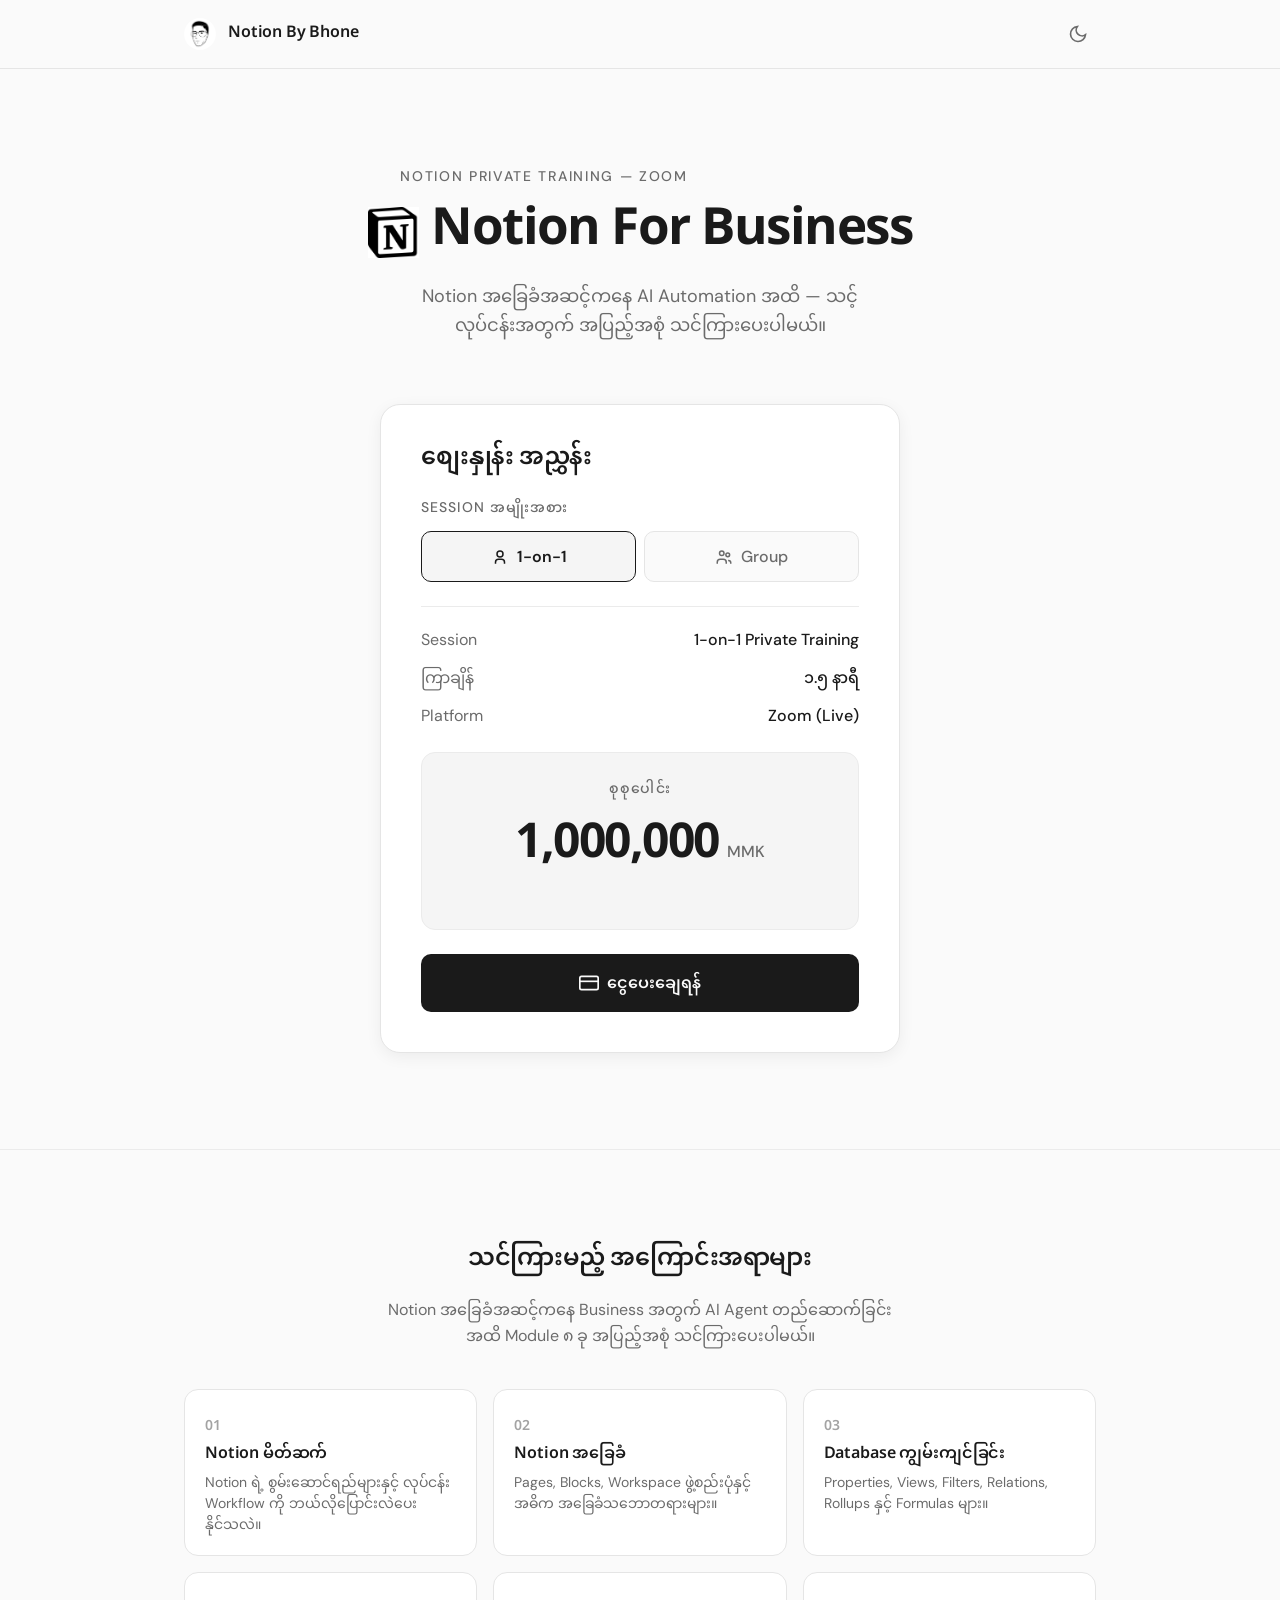
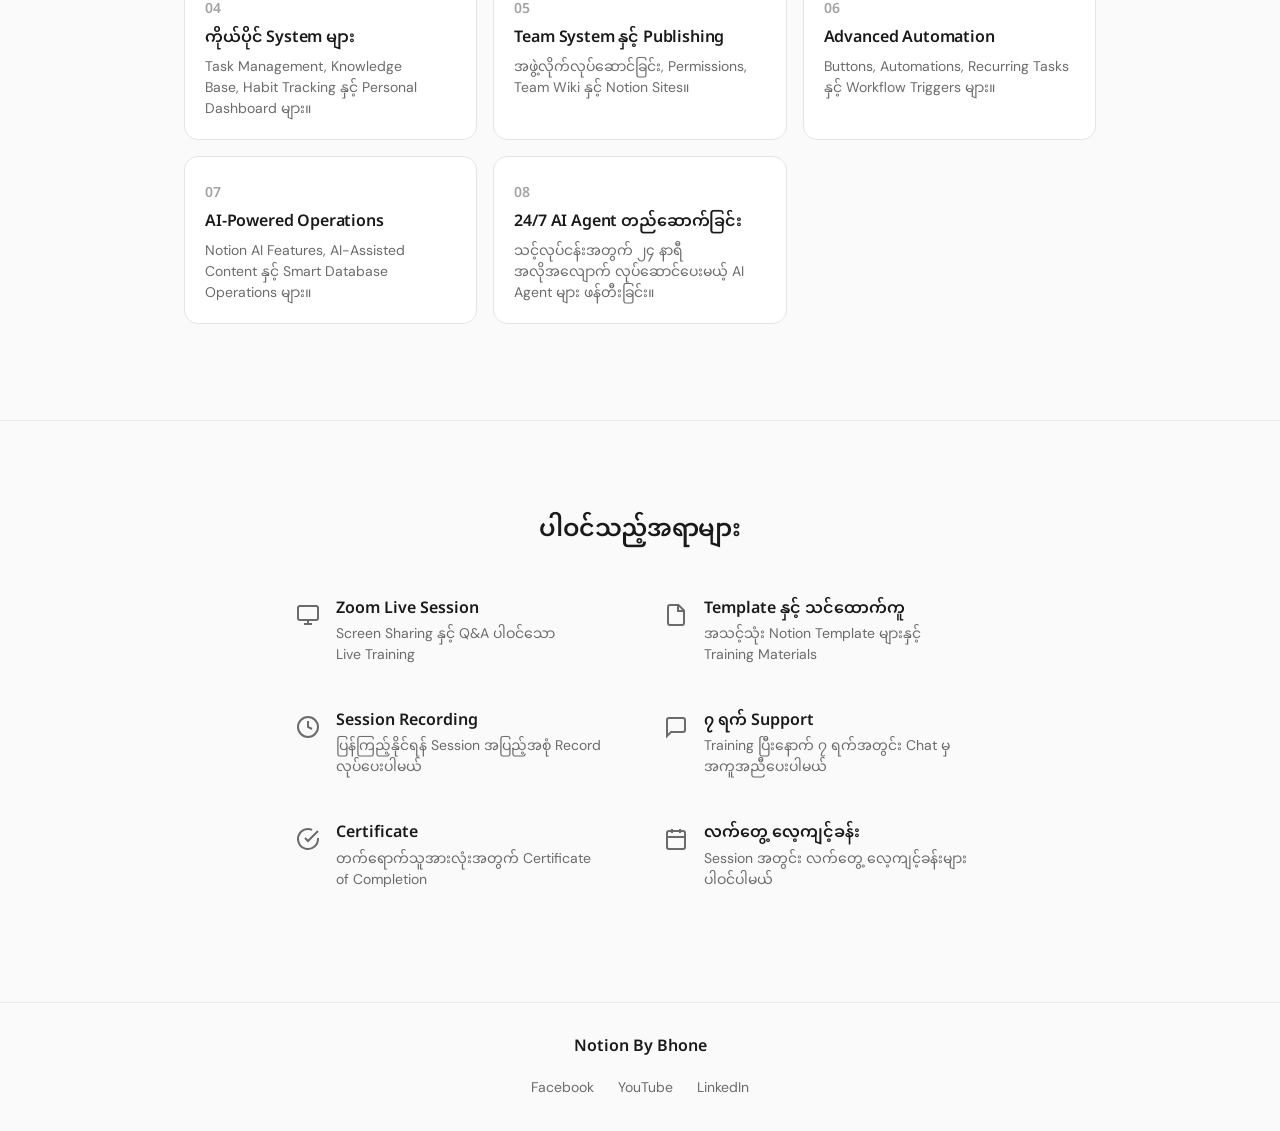
==== commit 6738c90c: "Remove Perplexity attribution, fix payment number underline - Remove Perplexity Computer comments an" ====
--- a/index.html
+++ b/index.html
@@ -1,21 +1,6 @@
 <!DOCTYPE html>
 <html lang="my">
 <head>
-<!--
-   ______                            __
-  / ____/___  ____ ___  ____  __  __/ /____  _____
- / /   / __ \/ __ `__ \/ __ \/ / / / __/ _ \/ ___/
-/ /___/ /_/ / / / / / / /_/ / /_/ / /_/  __/ /
-\____/\____/_/ /_/ /_/ .___/\__,_/\__/\___/_/
-                    /_/
-        Created with Perplexity Computer
-        https://www.perplexity.ai/computer
--->
-<meta name="generator" content="Perplexity Computer">
-<meta name="author" content="Perplexity Computer">
-<meta property="og:see_also" content="https://www.perplexity.ai/computer">
-<link rel="author" href="https://www.perplexity.ai/computer">
-
 <meta charset="UTF-8">
 <meta name="viewport" content="width=device-width, initial-scale=1.0">
 <title>Notion Private Training — စျေးနှုန်းအညွှန်း | Notion By Bhone</title>
@@ -254,9 +239,7 @@
           <a href="https://www.youtube.com/@BhoneNyanSoe" target="_blank" rel="noopener noreferrer">YouTube</a>
           <a href="https://www.linkedin.com/in/bhone-nyan-soe-41076126a" target="_blank" rel="noopener noreferrer">LinkedIn</a>
         </div>
-        <p class="footer-attr">
-          <a href="https://www.perplexity.ai/computer" target="_blank" rel="noopener noreferrer">Created with Perplexity Computer</a>
-        </p>
+
       </div>
     </div>
   </footer>
--- a/style.css
+++ b/style.css
@@ -721,6 +721,8 @@
   cursor: pointer;
   position: relative;
   display: inline-block;
+  text-decoration: none;
+  border-bottom: none;
   transition: color 150ms var(--ease);
 }
 
@@ -930,18 +932,7 @@
   color: var(--color-text);
 }
 
-.footer-attr {
-  margin-top: var(--space-2);
-}
-
-.footer-attr a {
-  font-size: var(--text-xs);
-  color: var(--color-text-faint);
-  text-decoration: none;
-}
-.footer-attr a:hover {
-  color: var(--color-text-muted);
-}
+
 
 /* ═══════════════════════════════════════════
    Mobile
